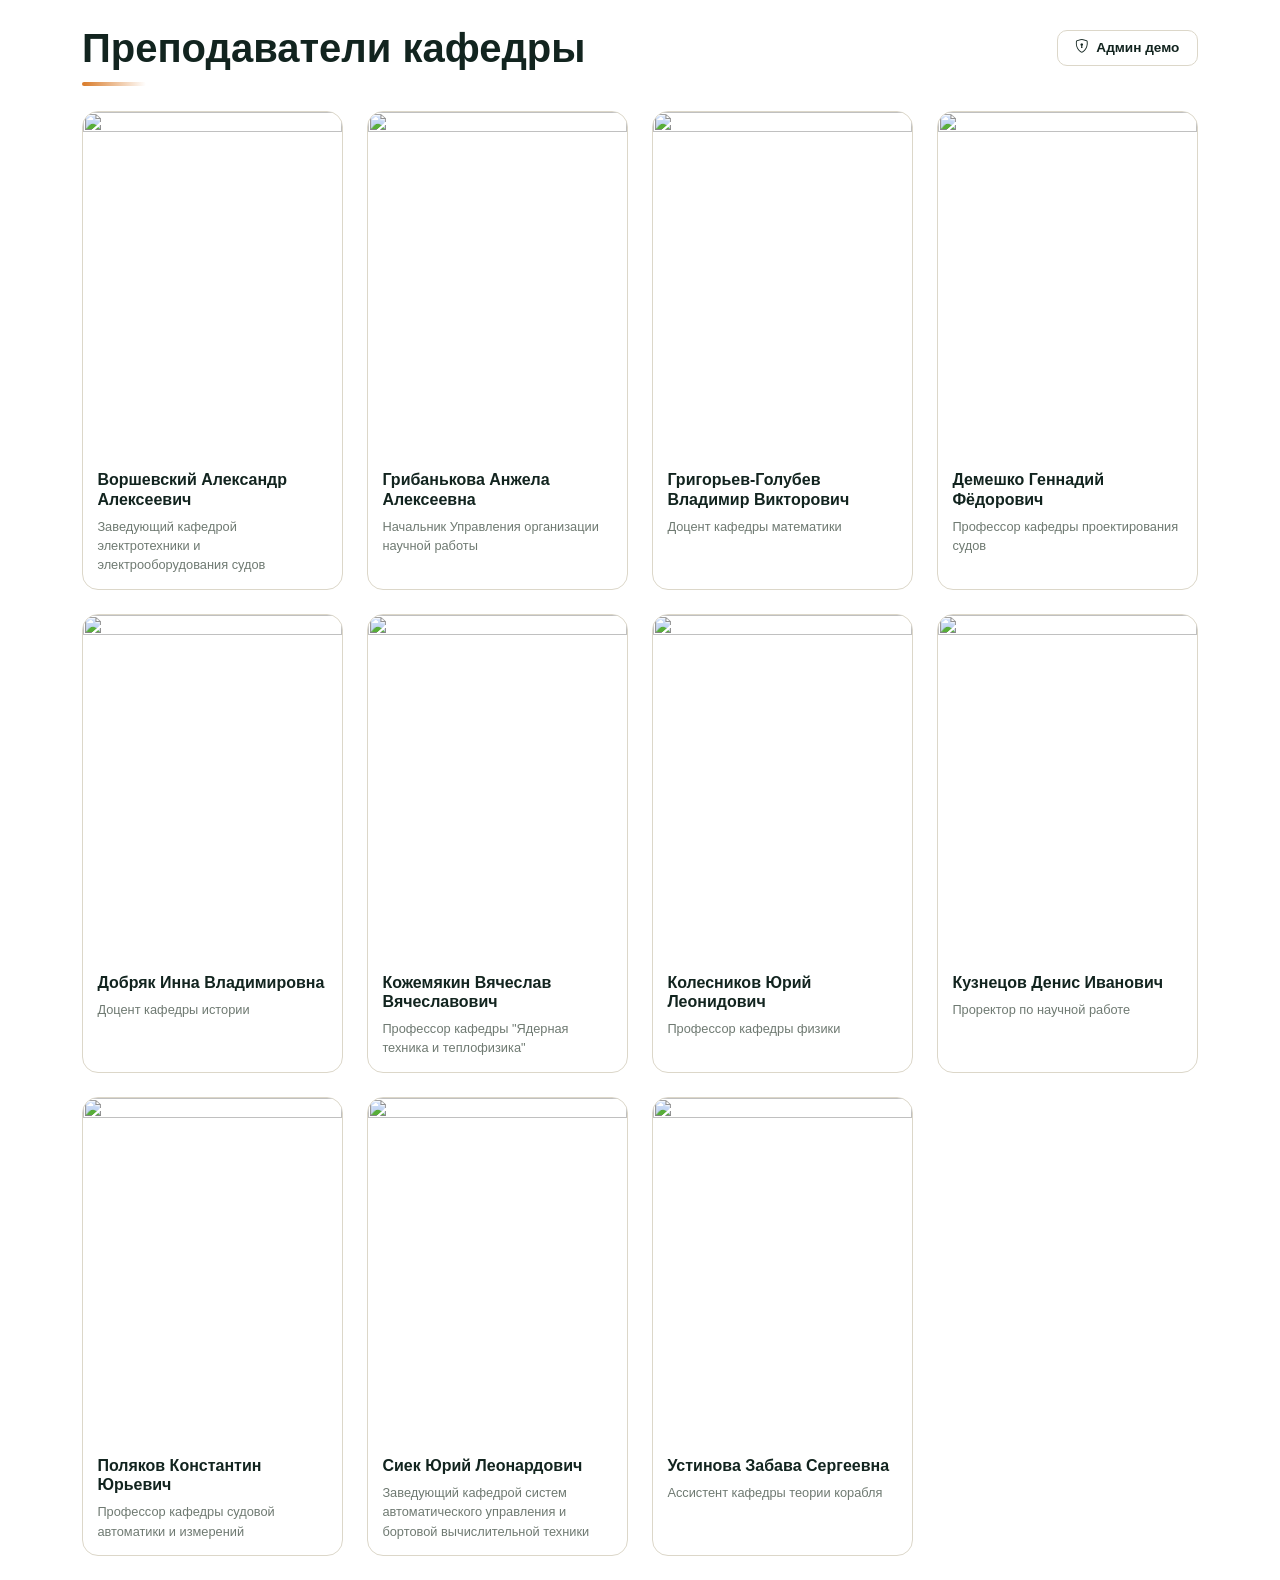
==== index.html @ 54da3c91 "вставили опрос" ====
<!-- index.html -->

<!DOCTYPE html>
<html lang="ru">

<head>
  <meta charset="UTF-8">
  <meta name="viewport" content="width=device-width, initial-scale=1">
  <title>Преподаватели — СПбГМТУ</title>
  <link href="https://cdn.jsdelivr.net/npm/bootstrap@5.3.3/dist/css/bootstrap.min.css" rel="stylesheet">
  <link href="https://cdn.jsdelivr.net/npm/bootstrap-icons@1.11.3/font/bootstrap-icons.min.css" rel="stylesheet">
  <!-- * версия -->
  <link href="assets/style.css?v=46" rel="stylesheet">
  <link rel="icon" href="data:image/svg+xml,<svg xmlns='http://www.w3.org/2000/svg' viewBox='0 0 100 100'><defs><linearGradient id='g' x1='0' y1='0' x2='1' y2='1'><stop offset='0' stop-color='%2312241f'/><stop offset='1' stop-color='%23d97b29'/></linearGradient></defs><rect width='100' height='100' rx='20' fill='url(%23g)'/><text x='50' y='68' font-size='56' font-family='Arial' font-weight='700' text-anchor='middle' fill='white'>С</text></svg>">
  <script>
    /* Сохранённая схема (или тёмная схема ОС, если выбора не было) — до первой отрисовки */
    (function () {
      try {
        var t = localStorage.getItem('site-theme');
        if (!t && window.matchMedia && matchMedia('(prefers-color-scheme: dark)').matches) t = 'dark';
        if (t && t !== 'default') document.documentElement.setAttribute('data-theme', t);
      } catch (e) {}
    })();
  </script>
  <style>
    .tcard {
      display: block;
      background: var(--surface);
      border: 1px solid var(--line);
      border-radius: 16px;
      overflow: hidden;
      text-decoration: none;
      color: var(--ink);
      height: 100%;
      transition: .25s;
    }

    .tcard:hover {
      transform: translateY(-6px);
      box-shadow: 0 18px 34px -20px rgba(18, 36, 31, .5);
      color: var(--ink);
    }

    .tcard img {
      width: 100%;
      aspect-ratio: 3/4;
      object-fit: cover;
      object-position: 50% 18%;
    }

    .tcard h3 {
      font-size: 1rem;
      padding: .8rem .9rem 0;
    }

    .tcard p {
      color: var(--muted);
      font-size: .8rem;
      padding: 0 .9rem .9rem;
      margin: 0;
    }

     /* Кнопка входа в админку (демо) */
    .btn-admin {
      display: inline-flex;
      align-items: center;
      gap: .45rem;
      padding: .45rem 1.1rem;
      font-size: .85rem;
      font-weight: 600;
      color: var(--ink);
      border: 1px solid var(--line);
      border-radius: 10px;
      text-decoration: none;
      background: var(--surface);
      transition: .25s;
    }

    .btn-admin:hover {
      color: #fff;
      background: var(--amber);
      border-color: var(--amber);
      transform: translateY(-2px);
    }
  </style>
</head>

<body>
  <div class="container-xl py-4">
    <div class="d-flex justify-content-between align-items-center flex-wrap gap-2">
      <h1 class="sec-title mb-0">Преподаватели кафедры</h1>
      <a class="btn-admin" href="admin.html" title="Вход в админку: демо-режим без токена">
        <i class="bi bi-shield-lock"></i>Админ демо
      </a>
    </div>
    <div class="rule"></div>
    <div id="cards" class="row g-4"></div>
  </div>
  <script>
    fetch('data/teachers.json?v=' + Date.now()).then(r => r.json()).then(d => {
      const list = d.teachers.filter(t => !t.hidden);
      list.sort((a, b) => (a.name || '').localeCompare(b.name || '', 'ru'));
      document.getElementById('cards').innerHTML = list.map(t => `
      <div class="col-lg-3 col-md-4 col-sm-6"><a class="tcard" href="teacher.html?id=${t.id}">
      <img src="${t.photo}" alt=""><h3>${t.name}</h3><p>${t.post}</p>
    </a></div>`).join('');
    });
  </script>
</body>

</html>
---- assets/style.css ----
/* assets/style.css */

 /* & цвета */
 :root {
   --ink: #12241f;
   --paper: #f5f3ec;
   --paper-light: #FAF9F5;
   --line: #dcd7c9;
   --amber: #d97b29;
   --amber-soft: #f4e3cf;
   --gold: #b08d24;
   --teal: #2f6f63;
   --teal-light: #324C68;
   --muted: #6f7a72;
   --blue-soft: #EBF0F4;
   --row-hover: #F9F3E3;
   --brand-fg: #cfd8d2;


   --surface: #ffffff;
   --bg: #ffffff;
   --tabs-bg: rgba(255, 255, 255, .9);
   --bs-body-color: var(--ink);
   --bs-secondary-color: var(--muted);

   --year-w: 112px;

 }


 /* ── Альтернативная схема: синяя пастель ── */
 html[data-theme="blue"] {
   --ink: #24344d;
   --paper: #edf1f7;
   --paper-light: #f8fafc;
   --line: #ccd6e2;
   --amber: #5b84b1;
   --amber-soft: #dde8f3;
   --teal: #2e5f8a;
   --teal-light: #3c5a78;
   --muted: #6e7d90;
   --blue-soft: #e3ecf5;
   --row-hover: #e4edf6;
   --brand-fg: #cdd8e4;
 }

 /* ── Микс: тёплые фоны основной схемы + синие чернила и акценты ── */
 html[data-theme="mix"] {
   --paper: #f5f3ec;
   --paper-light: #FAF9F5;
   --blue-soft: #EBF0F4;
   --ink: #24344d;
   --line: #ccd6e2;
   --amber: #5b84b1;
   --amber-soft: #dde8f3;
   --teal: #2e5f8a;
   --teal-light: #3c5a78;
   --muted: #6e7d90;
   --row-hover: #e4edf6;
   --brand-fg: #cdd8e4;
 }

 /* ── Тёмная схема ── */
 html[data-theme="dark"] {
   --ink: #e8edf4;
   --paper: #1b2430;
   --paper-light: #232e3d;
   --line: #3a4657;
   --amber: #8ab4dd;
   --amber-soft: #2c3a4d;
   --gold: #d9b64e;
   --teal: #a9c9e8;
   --teal-light: #6d8db0;
   --muted: #93a1b3;
   --blue-soft: #202b39;
   --surface: #242f3e;
   --bg: #17202b;
   --tabs-bg: rgba(27, 36, 48, .92);
   --row-hover: #35455a;
   --brand-fg: #b9c6d6;
 }

 /* Тёмная: точечные поправки, где переменные не дотягиваются */
 html[data-theme="dark"] .brandbar {
   background: #10161f;
 }

 html[data-theme="dark"] .home-btn {
   background: rgba(36, 47, 62, .8);
 }

 html[data-theme="dark"] .theme-toggle[aria-pressed="true"] {
   color: #16202c;
 }

 /* Тёмная: служебный серый текст Bootstrap осветляем */
 html[data-theme="dark"] .text-secondary {
   color: var(--muted) !important;
 }

 /* Тёмная: чекбоксы на тёмной поверхности */
 html[data-theme="dark"] .form-check-input {
   background-color: var(--surface);
   border-color: var(--line);
 }

 html[data-theme="dark"] .mat-item {
   box-shadow: 0 1px 3px rgba(0, 0, 0, .35);
 }

 html[data-theme="dark"] .mat-item.mat-container {
   box-shadow: 0 2px 6px rgba(0, 0, 0, .45);
 }

 html {
   scroll-behavior: smooth;
   scroll-padding-top: 345px;
 }

 body {
   font-family: 'Fira Sans', Arial, sans-serif;
   background: var(--bg);
   color: var(--ink);
   position: relative;
 }

 h1,
 h2,
 h3,
 .df {
   /* font-family: 'Unbounded', sans-serif; */
   font-family: 'Fira Sans', Arial, sans-serif;
   font-weight: 700;
 }

 #progress {
   position: fixed;
   top: 0;
   left: 0;
   height: 3px;
   background: var(--amber);
   width: 0;
   z-index: 2000;
   transition: width .1s linear;
 }

 .brandbar {
   background: var(--ink);
   color: var(--brand-fg);
   font-size: .82rem;
 }

 .brandbar b {
   color: var(--amber);
   font-family: 'Unbounded';
   letter-spacing: .05em;
 }

 /* шапка-визитка */
 .hero {
   background: var(--paper);
   /* border-bottom: 1px solid var(--line); */
   /* background-image: linear-gradient(transparent 21px, rgba(18, 36, 31, .06) 22px), linear-gradient(90deg, transparent 21px, rgba(18, 36, 31, .06) 22px); */
   background-size: 22px 22px;
   position: sticky;
   z-index: 100;

 }

 .hero-photo {
   position: relative;
   max-width: 250px;
   display: flex;
   justify-content: center;
   align-items: center;
   margin: 0 auto;


 }


 .hero-photo img {
   height: 220px;
   aspect-ratio: 3 / 4;
   object-fit: cover;
   object-position: 50% 18%;
   max-width: 100%;
   display: block;
   margin: 0 auto;
   border-radius: 14px;
   box-shadow: 2px 2px 8px rgba(18, 36, 31, .6);
 }

 #p-name {
   display: block;
   padding-left: 2px;
 }

 .surname {
   font-size: 2.5rem;
   font-weight: 700;
 }

 .given-name {
   font-size: 2.2rem;
   font-weight: 700;
 }

 @media (max-width: 767.98px) {
   header.hero {
     height: auto !important;
     min-height: 0 !important;
   }

   .hero {
     height: auto !important;
     min-height: 0 !important;
   }

   .sticky-top-wrapper {
     position: static;
     background: var(--bg) !important;
   }

   .sticky-tabs {
     position: sticky;
     top: 0;
     z-index: 1020;
   }

   html {
     scroll-padding-top: 56px;
   }

   /* Компактная шапка: фото слева, текст справа */
   .hero .row {
     padding: .4rem 0;
   }

   .hero-photo {
     padding: .4rem 0 0 !important;
     margin: 0;
   }

   .hero-photo img {
     height: 110px !important;
   }

   .hero .col-md-10 {
     padding: .4rem .75rem !important;
     justify-content: center;
   }

   .hero .kicker {
     font-size: .68rem;
   }

   .hero h1 {
     font-size: 1.02rem !important;
     line-height: 1.15 !important;
     margin: .1rem 0 .15rem !important;
   }

   .hero .surname {
     font-size: 1.15rem;
   }

   .hero .given-name {
     font-size: 1.02rem;
   }

   .hero .post {
     font-size: .78rem;
     margin-bottom: .2rem;
   }

   /* Меню-оверлей: раскрывается поверх контента, хедер не растёт */
   #menuCollapse {
     position: absolute;
     top: 100%;
     left: 0;
     right: 0;
     z-index: 1019;
     background: var(--surface);
     border-bottom: 2px solid var(--line);
     box-shadow: 0 10px 24px rgba(18, 36, 31, .18);
   }

   #menuCollapse .nav {
     flex-direction: column;
   }

   #menuCollapse .nav-link {
     border-top: 1px solid var(--line);
     border-bottom: 0;
   }



 }

 /* ── Планшеты: 768px–1024px ── */
 @media (min-width: 768px) and (max-width: 1024.98px) {
   .hero-photo img {
     height: 170px !important;
     /* ширина будет 170*3/4 = 127.5px ≈ col-2 */
   }

   .hero h1 {
     font-size: 1.8rem !important;
     line-height: 1.15 !important;
   }

   .hero .surname {
     font-size: 2.1rem;
   }

   .hero .given-name {
     font-size: 1.8rem;
   }

   .hero .kicker {
     font-size: .95rem;
   }

   .hero .post {
     font-size: 1.05rem;
     margin-bottom: .6rem;
   }
 }

 .mask {
   display: block;
   overflow: hidden;
 }

 .mask>span {
   display: block;
   transform: translateY(110%);
   animation: rise .8s cubic-bezier(.2, .7, .2, 1) forwards;

 }

 .mask.d1>span {
   animation-delay: .1s
 }

 .mask.d2>span {
   animation-delay: .2s
 }

 @keyframes rise {
   to {
     transform: none
   }
 }

 .chip {
   display: inline-flex;
   align-items: center;
   gap: .35rem;
   background: var(--bg);
   border: 1px solid var(--line);
   border-radius: 999px;
   padding: .3rem .7rem;
   font-size: .78rem;
 }

 .chip-text {
   max-width: 36ch;
   /* ≈ 20 знаков; можно 160px */
   overflow: hidden;
   text-overflow: ellipsis;
   white-space: nowrap;
 }

 /* * кнопки */

 .chip-link {
   display: inline-flex;
   align-items: center;
   justify-content: center;
   gap: 1rem;
   background: var(--paper);
   border: 1px solid var(--line);
   border-radius: 999px;
   padding: .3rem 1.5rem;
   font-size: .78rem;
   text-decoration: none;
   color: var(--amber);
   font-weight: bold;
   box-shadow: 0 2px 6px 0 rgba(0, 0, 0, .2);
   transition: all 0.3s cubic-bezier(0.25, 0.8, 0.25, 1);

   &:hover {
     background: var(--amber);
     color: white;
     box-shadow: 0 4px 6px 0 rgba(0, 0, 0, .2);
     transform: translateY(-2px);
     /* transition: all 0.3s ease-in-out; */

   }

   &:active {
     transform: translateY(1px);
     box-shadow: 0 2px 6px 0 rgba(0, 0, 0, .2);
     /* box-shadow:
          0 2px 4px rgba(18, 36, 31, 0.15),
          inset 0 -2px 4px rgba(47, 111, 99, 0.2),
          inset 0 2px 4px rgba(250, 249, 245, 0.6); */
   }
 }

 /* ── Бургер-бар мобильного меню ── */
 .nav-burger {
   display: flex;
   align-items: center;
   gap: .5rem;
   width: auto;
   background: transparent;
   border: 0;
   padding: .45rem .9rem;
   font-weight: 600;
   color: var(--ink);
 }

 .nav-burger i {
   font-size: 1.25rem;
 }

 /* ── Кнопка мобильного сайдбара ── */
 .bar-mobile {
   padding: .35rem .75rem;
 }

 .rail-toggle {
   display: inline-flex;
   align-items: center;
   justify-content: center;
   width: 34px;
   height: 34px;
   border-radius: 50%;
   border: 1px solid var(--amber);
   background: var(--bg);
   color: var(--amber);
   font-size: 1rem;
   box-shadow: 0 1px 4px rgba(18, 36, 31, .15);
   transition: .25s;
 }

 .rail-toggle[aria-expanded="true"] {
   background: var(--amber);
   color: #fff;
 }

 .burger-name {
   margin-left: auto;
   color: var(--muted);
   font-size: .8rem;
   font-weight: 500;
 }

 /* Компактная кнопка контактов под фото (мобильные) */
 .chip-contact-sm {
   padding: .2rem .9rem;
   gap: .55rem;
 }

 .chip-contact-sm i {
   font-size: .95rem;
 }

 .btn-share {
   display: inline-flex;
   align-items: center;
   gap: .45rem;
   border: 1px solid var(--line);
   background: var(--paper);
   border: 1px solid var(--line);
   border-radius: 999px;
   padding: .3rem 1.5rem;
   font-size: .78rem;
   text-decoration: none;
   color: var(--amber);
   font-weight: bold;
   box-shadow: 0 2px 6px 0 rgba(0, 0, 0, .2);
   cursor: pointer;
   transition: all 0.3s cubic-bezier(0.25, 0.8, 0.25, 1);


   &:hover {
     background: var(--amber);
     color: white;
     box-shadow: 0 4px 6px 0 rgba(0, 0, 0, .2);
     transform: translateY(-2px);
     /* transition: all 0.3s ease-in-out; */
   }

   &:active {
     transform: translateY(1px);
     box-shadow: 0 2px 6px 0 rgba(0, 0, 0, .2);
   }
 }

 /* Переключатель схемы в нажатом состоянии */
 .theme-toggle[aria-pressed="true"] {
   background: var(--amber);
   color: #fff;
   border-color: var(--amber);
 }

 /* .btn-share.copied {
      border-color: #3f9e63;
      color: #3f9e63;
    } */

 /* ── Кнопка "Полное расписание" ── */
 .btn-schedule {
   display: inline-flex;
   align-items: center;
   gap: 0.5rem;
   padding: 0.5rem 1.2rem;
   font-size: 0.9rem;
   font-weight: 500;
   color: var(--ink);
   background: transparent;
   border: 1px solid var(--line);
   border-radius: 10px;
   /* В одном стиле с .form-control и .btn-ink */
   text-decoration: none;
   transition: all 0.3s cubic-bezier(0.25, 0.8, 0.25, 1);
   box-shadow: 0 1px 4px var(--muted);
 }

 .btn-schedule:hover {
   color: #fff;
   background: var(--amber);
   border-color: var(--amber);
   transform: translateY(-2px);
   box-shadow: 0 4px 12px rgba(217, 123, 41, 0.25);
   /* Мягкая янтарная тень */
 }

 .btn-schedule:active {
   transform: translateY(0);
   box-shadow: 0 2px 4px rgba(217, 123, 41, 0.2);
 }



 .chip b {
   color: var(--teal)
 }



 .hero-stats {
   display: flex;
   gap: 2.2rem;
   flex-wrap: wrap;
 }

 .hero-stats .num {
   font-family: 'Unbounded';
   font-weight: 800;
   font-size: 1.7rem;
   line-height: 1;
 }

 .hero-stats .num em {
   font-style: normal;
   color: var(--amber);
 }

 .hero-stats small {
   color: var(--muted);
   font-size: .7rem;
   text-transform: uppercase;
   letter-spacing: .08em;
 }

 /* липкое меню */
 .sticky-tabs {
   background: var(--tabs-bg);
   backdrop-filter: blur(8px);
   border-bottom: 2px solid var(--line);
 }

 .sticky-tabs .nav {
   flex-wrap: nowrap;
   overflow-x: auto;
   scrollbar-width: none;
 }

 /* .sticky-tabs .nav {
      display: grid;
      grid-template-columns: repeat(auto-fit, minmax(0, 1fr));
    } */

 .sticky-tabs .nav::-webkit-scrollbar {
   display: none
 }

 .sticky-tabs .nav-link {
   color: var(--ink);
   white-space: nowrap;
   border-radius: 0;
   padding: .85rem 1.5rem;
   /* font-size: .88rem; */
   font-size: 1rem;
   font-weight: 500;
   border-bottom: 3px solid transparent;
   transition: .25s;
   border-top: 1px solid var(--line);
 }

 .sticky-tabs .nav-link:hover {
   color: var(--amber);
   transform: translateY(-2px);
   /* font-weight: 800; */
   background-color: var(--paper);
 }

 .sticky-tabs .nav-link.active {
   color: var(--amber);
   border-bottom-color: var(--amber);
   font-weight: 800;
   background-color: var(--paper);
   border-top: none;
   border-right: 1px solid var(--line);
 }

 /* Меню держит 9 пунктов: уплотняем шаги на средних экранах,
на планшете переносимся в две строки вместо горизонтального скролла */
 @media (max-width: 1399.98px) {
   .sticky-tabs .nav-link {
     padding: .85rem 1rem;
   }
 }

 @media (max-width: 1199.98px) {
   .sticky-tabs .nav-link {
     padding: .85rem .7rem;
     font-size: .92rem;
   }
 }

 @media (max-width: 991.98px) {
   .sticky-tabs .nav {
     flex-wrap: wrap;
     overflow-x: visible;
   }

   .sticky-tabs .nav-link {
     padding: .6rem .7rem;
     font-size: .9rem;
   }

   html {
     scroll-padding-top: 395px;
   }
 }

 /* & секции */
 .section {
   padding: 2rem 2rem;
   /* border-bottom: 1px solid var(--line); */
   margin-block: 2rem;
 }

 .section.alt {
   padding: 2rem 2rem;
   background: var(--paper);
   border-radius: 10px;
 }

 .section.blue {
   padding: 2rem 2rem;
   background: var(--blue-soft);
   border-radius: 10px;
 }

 .kicker {
   font-family: 'Fira Sans', sans-serif;
   font-size: 1.1rem;
   font-weight: 600;
   /* letter-spacing: .28em; */
   text-transform: uppercase;
   /* color: var(--amber); */
   /* color: var(--bs-primary-text-emphasis); */
   color: var(--muted);
   ;
 }

 .post {
   font-size: 1.2rem;
   font-weight: 600;
   margin-bottom: 1rem;
   /* color: var(--bs-primary-text-emphasis); */
   color: var(--muted);
   ;
   /* color: var(--amber); */
 }

 /* & заголовки */

 .sec-title {
   /* font-size: clamp(1.35rem, 2.6vw, 1.9rem); */
   font-weight: 700;
 }

 .rule {
   height: 4px;
   width: 64px;
   background: linear-gradient(90deg, var(--amber), transparent);
   border-radius: 2px;
   margin: .6rem 0 1.6rem;
 }

 .reveal {
   opacity: 0;
   transform: translateY(26px);
   transition: opacity .7s, transform .7s cubic-bezier(.2, .7, .2, 1);
 }

 .reveal.in {
   opacity: 1;
   transform: none;
 }


 /* заголовок 3 уровня — младший брат .sec-title */
 .sub-title {
   /* font-size:1.1rem; */
   font-weight: 500;
   margin: 1.8rem 0 .45rem;
   /* воздух сверху отделяет подраздел */
 }

 .sub-title:first-of-type {
   margin-top: 0;
 }

 /* первый подраздел не отрываем лишним отступом */

 /* укороченная версия вашей .rule */
 .rule-sm {
   height: 3px;
   /* у .rule 4px */
   width: 42px;
   /* у .rule 64px */
   background: linear-gradient(90deg, var(--amber), transparent);
   border-radius: 2px;
   margin: 0 0 1rem;
   /* у .rule 0 0 1.3rem */
 }

 .rail {
   position: sticky;
   top: 320px;
   display: flex;
   flex-direction: column;
   gap: 0.5rem;
   max-height: calc(100vh - 320px - 24px);
   overflow-y: auto;
   scrollbar-width: none;
   -ms-overflow-style: none;

 }

 .rail::-webkit-scrollbar {
   display: none;
   /* Chrome, Safari, новый Edge */
 }

 /* Карточки не сжимаются — вместо этого крутится контейнер */
 .rail>* {
   flex-shrink: 0;
 }

 .rail-card {
   background: var(--paper);
   border: 1px solid var(--line);
   border-radius: 16px;
   /* padding: 1.2rem; */
   padding: 0.8rem;
   display: flex;
   flex-direction: column;
   gap: 5px;

 }

 .rail-card h3 {
   font-size: .72rem;
   letter-spacing: .2em;
   text-transform: uppercase;
   color: var(--muted);
 }

 .status-dot {
   width: 9px;
   height: 9px;
   border-radius: 50%;
   background: #3f9e63;
   display: inline-block;
   animation: pulse 1.6s infinite;
 }

 .rail-card .box {
   border: 1px solid var(--line);
   padding: 5px 16px;
   border-radius: 20px;
   box-shadow: 0 1px 1px 0 rgba(0, 0, 0, .2);
 }

 /* * Rail: кирпичная кладка — кнопки шириной fit-content, плотно рядами ── */
 /* ── Rail: кирпичная кладка — карточка становится контейнером с переносом ── */
 .rail-card.rail-brick {
   flex-direction: row;
   /* вместо column */
   flex-wrap: wrap;
   /* кирпичи перетекают по строкам */
   align-items: center;
   gap: .35rem;
   /* «шов» кладки по обеим осям */
 }

 /* Заголовки и карточки событий занимают всю строку */
 .rail-brick h3 {
   flex: 0 0 100%;
 }

 /* Кнопки — кирпичи шириной по тексту */
 .rail-brick a.btn-side {
   display: inline-flex;
   width: fit-content;
   max-width: 100%;
   align-items: center;
   gap: .4rem;
   padding: .3rem .7rem;
   margin: 0;
   /* отступы даёт gap контейнера */
   font-size: .78rem;
   border-radius: 8px;
 }

 .rail-card.rail-brick a.btn-side .arr {
   font-size: .72rem;
 }

 /* На мобильных кирпичи чуть крупнее — удобнее тапать */
 @media (max-width: 767.98px) {
   .rail-mobile a.btn-side {
     padding: .45rem .9rem;
     font-size: .85rem;
   }
 }


 @keyframes pulse {
   50% {
     opacity: .35
   }
 }

 .btn-side {
   display: flex;
   justify-content: space-between;
   align-items: center;
   /* gap: .5rem; */
   width: 100%;
   border: 1px solid var(--line);
   background: var(--paper);
   border-radius: 9px;
   padding: .5rem .7rem;
   color: var(--ink);
   text-decoration: none;
   font-size: .8rem;
   font-weight: 500;
   /* margin-bottom: .45rem; */
   transition: .25s;
   text-align: left;
 }

 .btn-side:last-child {
   margin-bottom: 0;
 }

 .btn-side i.arr {
   color: var(--teal);
   font-size: .7rem;
   transition: transform .2s;
   flex-shrink: 0;
 }

 .btn-side:hover {
   border-color: var(--amber);
   color: var(--amber);
   transform: translateX(4px);
 }

 .btn-side:hover i.arr {
   transform: translateX(3px);
 }

 /* ── Информация для студентов: кнопка в сайдбаре и offcanvas-блок ── */
.btn-side.si-btn {
background: var(--amber-soft);
border-color: var(--amber);
font-weight: 600;
}
.btn-side.si-btn > span {
flex: 1 1 auto;
min-width: 0;
overflow: hidden;
text-overflow: ellipsis;
white-space: nowrap;
}
.btn-side.si-btn > i {
color: var(--amber);
font-size: .95rem;
flex-shrink: 0;
}
.btn-side.si-btn:hover {
background: var(--amber);
border-color: var(--amber);
color: #fff;
}
.btn-side.si-btn:hover > i {
color: #fff;
transform: none;
}
#siPanel {
background: var(--paper);
color: var(--ink);
}
html[data-theme="dark"] #siPanel .btn-close {
filter: invert(1) grayscale(1);
}
.si-body {
display: flex;
flex-direction: column;
gap: 1.1rem;
}
.si-body .si-text {
padding: 0;
margin: 0;
}
.si-sec {
display: flex;
flex-direction: column;
gap: .45rem;
}
.si-sec h6 {
font-size: .72rem;
letter-spacing: .18em;
text-transform: uppercase;
color: var(--muted);
font-weight: 700;
margin: 0;
}
.si-file {
display: flex;
align-items: center;
gap: .6rem;
padding: .55rem .7rem;
border: 1px solid var(--line);
border-radius: 10px;
background: var(--surface);
color: var(--ink);
text-decoration: none;
transition: .2s;
}
.si-file:hover {
border-color: var(--amber);
color: var(--amber);
transform: translateX(3px);
}
.si-file-ico {
font-size: 1.1rem;
flex-shrink: 0;
}
.si-file-title {
flex: 1 1 auto;
min-width: 0;
font-size: .85rem;
font-weight: 500;
overflow: hidden;
text-overflow: ellipsis;
white-space: nowrap;
}
.si-imgs {
display: grid;
grid-template-columns: 1fr 1fr;
gap: .6rem;
}
.si-img {
margin: 0;
min-width: 0;
}
.si-img a {
display: block;
border: 1px solid var(--line);
border-radius: 10px;
overflow: hidden;
background: var(--surface);
}
.si-img img {
width: 100%;
aspect-ratio: 4 / 3;
object-fit: cover;
display: block;
}
.si-img figcaption {
font-size: .75rem;
color: var(--muted);
margin-top: .3rem;
}
.si-video-title {
font-size: .8rem;
font-weight: 600;
margin: .2rem 0 .35rem;
}
.si-video iframe,
.si-video video {
width: 100%;
aspect-ratio: 16 / 9;
border: 0;
border-radius: 10px;
background: #000;
display: block;
}

.si-head {
min-width: 0;
}
.si-updated {
font-size: .72rem;
color: var(--muted);
margin-top: 2px;
}
.btn-side.si-btn .si-new {
flex-shrink: 0;
font-size: .6rem;
font-weight: 700;
text-transform: uppercase;
letter-spacing: .06em;
color: #fff;
background: var(--amber);
border-radius: 999px;
padding: 1px 6px;
margin-left: .35rem;
}

@media (max-width: 520px) {
.si-imgs {
grid-template-columns: 1fr;
}
}
/* Кнопка опроса: янтарный акцент сверху панели */
.si-poll-btn {
display: flex;
align-items: center;
gap: .6rem;
padding: .7rem .9rem;
border: 1px solid var(--amber);
border-radius: 12px;
background: var(--amber-soft);
color: var(--ink);
font-weight: 600;
text-decoration: none;
transition: .25s;
}
.si-poll-btn:hover {
background: var(--amber);
border-color: var(--amber);
color: #fff;
transform: translateY(-2px);
}
.si-poll-btn > i:first-child {
font-size: 1.15rem;
color: var(--amber);
}
.si-poll-btn:hover > i:first-child {
color: #fff;
}
.si-poll-btn > span {
flex: 1 1 auto;
min-width: 0;
}
.si-poll-btn > i:last-child {
opacity: .7;
flex-shrink: 0;
}

 .timeline {
   list-style: none;
   padding: 0;
   border-left: 2px solid var(--line);
 }

 .timeline li {
   position: relative;
   padding: 0 0 1.3rem 1.4rem;
 }

 .timeline li::before {
   content: "";
   position: absolute;
   left: -8px;
   top: .35rem;
   width: 14px;
   height: 14px;
   border-radius: 50%;
   background: var(--bg);
   border: 3px solid var(--teal);
 }

 .timeline .year {
   font-family: 'Unbounded';
   font-size: .72rem;
   color: var(--amber);
 }


 .pub {
   display: flex;
   gap: 1rem;
   padding: .85rem .5rem;
   border-bottom: 1px dashed var(--line);
   transition: .25s;
 }

 .pub:hover {
   background: var(--amber-soft);
   border-radius: 10px;
   /* padding-left: .9rem; */
 }

 .pub .py {
   font-family: 'Unbounded';
   font-size: .8rem;
   color: var(--teal);
   min-width: 3rem;
 }

 /* ── Публикации: библиографический формат ── */
 .pub {
   align-items: flex-start;
 }

 .pub-body {
   flex: 1;
   min-width: 0;
 }

 .pub-title {
   color: var(--ink);
   font-weight: 400;
 }

 .pub-doi {
   font-size: .75rem;
   color: var(--muted);
   margin-left: .5rem;
 }

 .pub .tag {
   margin-left: .5rem;
   vertical-align: middle;
 }

 .pub .mat-btn {
   flex-shrink: 0;
   margin-top: 2px;
 }

 .tag {
   font-size: .6rem;
   letter-spacing: .08em;
   text-transform: uppercase;
   padding: .2rem .5rem;
   border-radius: 6px;
   font-weight: 800;
 }

 .tag.scopus {
   background: #e7f0ee;
   color: var(--teal)
 }

 .tag.rinc {
   background: var(--amber-soft);
   color: var(--amber)
 }

 .tag.vak {
   background: #eef0e4;
   color: #5c6b2f
 }

 .tag.book {
   background: #efe6f2;
   color: #7a4a8d
 }

 /* * Палитра уровней образовательных программ  */

 /* * Scandinavian Muted Palette */

 .tag.lvl-green-1 {
   background: #EAF2EB;
   color: #2D4A32;
 }

 .tag.lvl-green-2 {
   background: #D3E5D6;
   color: #2D4A32;
 }

 .tag.lvl-green-3 {
   background: #B4CDB8;
   color: #1E3322;
 }

 .tag.lvl-yellow-1 {
   background: #F9F3E3;
   color: #6B5B3E;
 }

 .tag.lvl-yellow-2 {
   background: #EFE2C4;
   color: #5C4D33;
 }

 .tag.lvl-blue-1 {
   background: #E9F0F5;
   color: #2C4A63;
 }

 .tag.lvl-blue-2 {
   background: #D2E0EB;
   color: #233C52;
 }

 .tag.lvl-purple {
   background: #EFEAF2;
   color: #4F435C;
 }

 .tag.lvl-teal {
   background: #1FAC95;
   color: #ffffff;
 }

 .tag.lvl-default {
   background: #F0F2F5;
   color: #3A4750;
 }


 /* * Material Design Light */

 /* .tag.lvl-green-1 {
  background: #E8F5E9;
  color: #1B5E20;
}

.tag.lvl-green-2 {
  background: #C8E6C9;
  color: #1B5E20;
}

.tag.lvl-green-3 {
  background: #A5D6A7;
  color: #1B5E20;
}

.tag.lvl-yellow-1 {
  background: #FFF9C4;
  color: #827717;
}

.tag.lvl-yellow-2 {
  background: #FFF59D;
  color: #827717;
}

.tag.lvl-blue-1 {
  background: #E3F2FD;
  color: #0D47A1;
}

.tag.lvl-blue-2 {
  background: #BBDEFB;
  color: #0D47A1;
}

.tag.lvl-purple {
  background: #F3E5F5;
  color: #4A148C;
}

.tag.lvl-teal {
  background: #1FAC95;
  color: #ffffff;
}

.tag.lvl-default {
  background: #ECEFF1;
  color: #263238;
} */

 /* * Tailwind Soft Palette */

 /* .tag.lvl-green-1 {
  background: #dcfce7;
  color: #166534;
}

.tag.lvl-green-2 {
  background: #bbf7d0;
  color: #166534;
}

.tag.lvl-green-3 {
  background: #86efac;
  color: #14532d;
}

.tag.lvl-yellow-1 {
  background: #fef9c3;
  color: #854d0e;
}

.tag.lvl-yellow-2 {
  background: #fde047;
  color: #713f12;
}

.tag.lvl-blue-1 {
  background: #dbeafe;
  color: #1e40af;
}

.tag.lvl-blue-2 {
  background: #bfdbfe;
  color: #1e3a8a;
}

.tag.lvl-purple {
  background: #f3e8ff;
  color: #6b21a8;
}

.tag.lvl-teal {
  background: #1FAC95;
  color: #ffffff;
}

.tag.lvl-default {
  background: #f1f5f9;
  color: #334155;
} */


 /* --------------------------------------------------------- */

 .card-lift {
   border: 1px solid var(--line);
   border-radius: 14px;
   background: var(--bg);
   height: 100%;
   transition: .3s;
 }

 .card-lift:hover {
   transform: translateY(-6px);
   box-shadow: 0 6px 12px -20px rgba(18, 36, 31, .5);
 }

 /* Карточка-ссылка (программы): наследует вид карточки, без подчёркивания */
 a.card-lift {
   display: block;
   color: inherit;
   text-decoration: none;
 }

 a.card-lift:hover {
   color: inherit;
 }

 /* Подсказка о кликабельности внизу карточки программы */
 /* Иконка ссылки: сидит в строке кода программы, проявляется при наведении */
 a.card-lift .prog-link {
   font-size: 1rem;
   color: var(--teal);
   opacity: 0;
   margin-left: .4rem;
   flex-shrink: 0;
   transition: opacity .25s ease;
 }

 a.card-lift:hover .prog-link,
 a.card-lift:focus-visible .prog-link {
   opacity: 1;
 }

 .card-lift .bar {
   height: 5px;
   background: var(--amber);
   border-radius: 14px 14px 0 0;
 }

 /* ── Научные проекты СПбГМТУ ── */
 .sci-proj-head {
   display: block;
   color: inherit;
   text-decoration: none;
 }

 .sci-proj-cat {
   font-size: .9em;
   font-weight: 700;
   text-transform: uppercase;
   color: var(--muted);
   letter-spacing: .06em;
 }

 .sci-proj-title {
   font-size: 1.1em;
   font-weight: 700;
   color: var(--ink);
   margin: .3rem 0 0;
 }

 .sci-proj-desc {
   font-style: italic;
   font-size: .8rem;
   color: var(--muted);
 }

 .sci-proj .prog-link {
   font-size: 1rem;
   color: var(--teal);
   opacity: 0;
   margin-left: .4rem;
   flex-shrink: 0;
   transition: opacity .25s ease;
 }

 .sci-proj:hover .prog-link,
 .sci-proj:focus-within .prog-link {
   opacity: 1;
 }

 .metric {
   border: 1px solid var(--line);
   border-radius: 14px;
   padding: 0.6rem;
   background: var(--bg);
   display: flex;
   flex-direction: column;
   gap: 0.3rem;
   align-items: center;
   justify-content: center;
   box-shadow: 0 1px 4px var(--muted);
 }

 .metric .m-num {
   font-family: 'Unbounded';
   font-weight: 800;
   font-size: 1.8rem;
   color: var(--amber);
 }

 .metric .m-num em {
   font-style: normal;
   color: var(--amber);
 }

 /* ── Метрики: сбалансированные строки с центровкой ── */
 .metrics-grid {
   display: flex;
   flex-direction: column;
   gap: 1rem;
 }

 .metrics-row {
   display: flex;
   justify-content: center;
   /* строка всегда по центру */
   gap: 1rem;
 }

 .metrics-row .metric {
   flex: 0 0 auto;
   width: calc((100% - 3rem) / 4);
   /* тот же размер, что при 4 в ряд */
 }

 @media (max-width: 767.98px) {
   .metrics-row .metric {
     width: calc((100% - 1rem) / 2);
   }

   /* на телефоне по 2 */
 }

 /* & table */
 .table thead th {
   font-family: 'Unbounded';
   font-size: .6rem;
   letter-spacing: .12em;
   text-transform: uppercase;
   color: var(--muted);
   border-bottom: 2px solid var(--ink);
 }

 /* Таблицы следуют теме: Bootstrap 5.3 красит ячейки из своих переменных */
 .table {
   --bs-table-bg: var(--surface);
   --bs-table-color: var(--ink);
 }

 /* ── Hover на строках всех таблиц ─ */
 table tbody tr:hover td {
   background: var(--row-hover) !important;
 }

 .news-img {
   overflow: hidden;
   border-radius: 12px;
   aspect-ratio: 16/9;
 }

 .news-img img {
   width: 100%;
   height: 100%;
   object-fit: cover;
   transition: transform .6s;
 }

 .news-item:hover .news-img img {
   transform: scale(1.08);
 }

 .form-control,
 .form-select {
   border-radius: 10px;
   border-color: var(--line);
   background: var(--paper);
   color: var(--ink);
   caret-color: var(--ink);
 }

 .form-control::placeholder,
 .form-select::placeholder {
   color: var(--muted);
   opacity: 1;
 }

 .form-control:focus,
 .form-select:focus {
   border-color: var(--teal);
   box-shadow: 0 0 0 .2rem rgba(47, 111, 99, .15);
   background: var(--bg);
   color: var(--ink);
 }

 .form-control:disabled,
 .form-select:disabled {
   background-color: var(--paper);
   color: var(--muted);
   opacity: 1;
 }

 .btn-ink {
   background: var(--ink);
   color: var(--paper);
   border-radius: 10px;
   font-weight: 600;
   transition: .3s;
   border: 1px solid var(--ink);
 }

 .btn-ink:hover {
   background: var(--amber);
   border-color: var(--amber);
   color: #fff;
   transform: translateY(-2px);
 }

 .btn-ghost {
   border: 1px solid var(--ink);
   color: var(--ink);
   border-radius: 10px;
   font-weight: 600;
   transition: .3s;
 }

 .btn-ghost:hover {
   background: var(--ink);
   color: var(--paper);
 }

 @media (prefers-reduced-motion: reduce) {

   *,
   *::before,
   *::after {
     animation: none !important;
     transition: none !important;
   }

   .reveal {
     opacity: 1;
     transform: none
   }

   .mask>span {
     transform: none
   }
 }

 /* & слайдер */
 /* ── слайдер новостей ── */
 .news-slider {
   position: relative;
 }

 .news-item {
   background: var(--bg);
   border: 1px solid var(--line);
   border-radius: 12px;
   padding: .7rem;
   height: 100%;
   transition: all 0.4s ease;
 }

 .news-item a {
   text-decoration: none;
   color: var(--ink);
 }

 .news-item:hover {
   transform: translateY(-2px);
   box-shadow: 0 2px 4px rgba(0, 0, 0, 0.5);
 }

 .news-item h3 {
   display: -webkit-box;
   -webkit-box-orient: vertical;
   overflow: hidden;

   -webkit-line-clamp: 3;
   line-clamp: 3;
   text-overflow: ellipsis;

   min-height: 2.5em;
 }

 /* одинаковая высота плиток */
 .news-nav {
   position: absolute;
   top: 42%;
   transform: translateY(-50%);
   z-index: 5;
   width: 42px;
   height: 42px;
   border-radius: 50%;
   border: 1px solid var(--line);
   background: var(--bg);
   color: var(--ink);
   display: flex;
   align-items: center;
   justify-content: center;
   box-shadow: 0 10px 22px -14px rgba(18, 36, 31, .6);
   transition: .25s;
 }

 .news-nav:hover {
   background: var(--amber);
   border-color: var(--amber);
   color: #fff;
 }

 .news-nav.prev {
   left: -14px;
 }

 .news-nav.next {
   right: -14px;
 }

 .news-slider .carousel-indicators {
   position: static;
   margin: 1rem 0 0;
 }

 .news-slider .carousel-indicators [data-bs-target] {
   width: 9px;
   height: 9px;
   border-radius: 6px;
   border: 0;
   background: var(--line);
   opacity: 1;
   margin: 0 4px;
   transition: .25s;
 }

 .news-slider .carousel-indicators .active {
   background: var(--amber);
   width: 22px;
 }

 /* & блок должностей */
 /* ── блок занимаемых должностей ── */
 .positions {
   display: flex;
   align-items: flex-start;
   gap: 1rem;
   background: var(--paper);
   border: 1px solid var(--line);
   border-left: 4px solid var(--amber);
   border-radius: 14px;
   padding: 1.3rem 1.3rem;
   margin-bottom: 1.6rem;
   box-shadow: 0 3px 6px rgba(0, 0, 0, 0.5)
 }

 .positions-icon {
   flex: 0 0 auto;
   width: 46px;
   height: 46px;
   border-radius: 50%;
   background: var(--bg);
   border: 1px solid var(--line);
   color: var(--teal);
   font-size: 1.15rem;
   display: flex;
   align-items: center;
   justify-content: center;
 }

 .positions-title {
   font-size: .6rem;
   letter-spacing: .24em;
   text-transform: uppercase;
   color: var(--muted);
   font-weight: 700;
   margin: 0 0 .55rem;
 }

 .positions-list {
   list-style: none;
   margin: 0;
   padding: 0;
 }

 .positions-list li {
   position: relative;
   padding-left: 1.15rem;
   margin-bottom: .35rem;
   font-size: 1.2rem;
 }

 .positions-list li::before {
   content: "";
   position: absolute;
   left: 0;
   top: .5em;
   width: 7px;
   height: 7px;
   border-radius: 2px;
   /* background: var(--line); */
   background: var(--amber);
   transform: rotate(45deg);
 }

 .positions-list li.main {
   font-weight: 700;
 }

 .positions-list li.main::before {
   background: var(--amber);
 }

 .positions-list li:last-child {
   margin-bottom: 0;
 }

 /* ── Карточка регалий: группы должностей, членства, званий ── */
 .creds {
   background: var(--surface);
   border: 1px solid var(--line);
   border-left: 4px solid var(--amber);
   border-radius: 14px;
   padding: 1.4rem 1.6rem;
   box-shadow: 0 3px 6px rgba(0, 0, 0, .12);
 }

 .creds-group+.creds-group {
   margin-top: 1.1rem;
   padding-top: 1.1rem;
   border-top: 1px dashed var(--amber-soft);
 }

 .creds-cap {
   font-size: .68rem;
   letter-spacing: .22em;
   text-transform: uppercase;
   color: var(--muted);
   font-weight: 700;
   margin-bottom: .6rem;
 }

 .creds-list {
   list-style: none;
   margin: 0;
   padding: 0;
 }

 .creds-list li {
   display: flex;
   align-items: flex-start;
   gap: .6rem;
   margin-bottom: .45rem;
   font-size: 1rem;
 }

 .creds-list li:last-child {
   margin-bottom: 0;
 }

 /* Иконка-маркер: бокс сам центрирует глиф и SVG по оптической линии текста */
 .creds-ico {
   flex: 0 0 auto;
   width: 1.35rem;
   height: 1.35rem;
   margin-top: .05em;
   display: inline-flex;
   align-items: center;
   justify-content: center;
 }

 .creds-ico i {
   display: flex;
   align-items: center;
   justify-content: center;
   width: 100%;
   height: 100%;
   font-size: 1.15em;
   line-height: 1;
 }

 .creds-ico svg {
   display: block;
   width: 100%;
   height: 100%;
 }

 /* 1 — основная должность: античный фасад, янтарный */
 .creds-list li.c1 {
   font-weight: 700;
   font-size: 1.12rem;
 }

 .creds-list li.c1 .creds-ico {
   color: var(--amber);
 }

 /* 2 — вторичные должности: тот же фасад, приглушённый */
 .creds-list li.c2 .creds-ico {
   color: var(--muted);
 }

 /* 3 — членство в организациях: сообщество, бирюзовый */
 .creds-list li.c3 .creds-ico {
   color: var(--teal);
 }

 /* 4 — звания и награды: восьмилучевая звезда */
 .creds-list li.c4 .creds-ico {
   color: var(--gold);

 }

 @media (max-width: 767.98px) {
   .creds {
     padding: 1rem 1.1rem;
   }

   .creds-list li.c1 {
     font-size: 1rem;
   }
 }

 @media (max-width:767.98px) {
   .positions {
     padding: .9rem 1rem;
     gap: .8rem;
   }

   .positions-icon {
     width: 38px;
     height: 38px;
     font-size: 1.1rem;
   }

   .positions-list li {
     font-size: .88rem;
   }
 }

 /* & блок с кастомным текстом/списком */
 .text-block {

   /* background: var(--paper); */
   /* border: 1px solid var(--line); */
   /* border-left: 4px solid var(--amber); */
   border-radius: 14px;
   padding: 1.3rem 1.3rem;
   margin-bottom: 1.6rem;
   /* box-shadow: 0 3px 6px rgba(0, 0, 0, 0.5) */

 }

 .text-block-list {
   list-style: none;
   margin: 0;
   padding: 0;
 }

 ul.text-block-list {
   margin: 1rem 0 2rem;
 }

 .text-block-list li {
   position: relative;
   padding-left: 1.15rem;
   margin-bottom: .35rem;
   font-size: 1rem;
 }

 .text-block-list li::before {
   content: "";
   position: absolute;
   left: 0;
   top: .5em;
   width: 7px;
   height: 7px;
   border-radius: 2px;
   /* background: var(--line); */
   background: var(--amber);
   transform: rotate(45deg);
 }

 .text-block-list li.main {
   font-weight: 700;
 }

 .text-block-list li.main::before {
   background: var(--amber);
 }

 .text-block-list li:last-child {
   margin-bottom: 0;
 }

 /* Заголовки внутри текстовых блоков: умеренные ступени вместо дефолтных h1–h3 */
 .text-block h1,
 .text-block h2,
 .text-block h3 {
   font-weight: 700;
   color: var(--ink);
   margin: 1.2rem 0 .5rem;
 }

 .text-block h1 {
   font-size: 1.45rem;
 }

 .text-block h2 {
   font-size: 1.25rem;
 }

 .text-block h3 {
   font-size: 1.1rem;
 }

 .text-block h1:first-child,
 .text-block h2:first-child,
 .text-block h3:first-child {
   margin-top: 0;
 }

 /* Ссылки внутри текстовых блоков: бирюзовые с янтарным подчёркиванием */
 .text-block a,
 .creds a,
 .mat-description a {
   color: var(--teal);
   text-decoration-color: var(--amber);
   text-underline-offset: 3px;
 }

 .text-block a:hover,
 .creds a:hover,
 .mat-description a:hover {
   color: var(--amber);
 }

 @media (max-width:767.98px) {
   .text-block {
     padding: .9rem 1rem;
     gap: .8rem;
   }

   .text-block-list li {
     font-size: .88rem;
   }
 }


 /* & Кнопка скрываемого содержимого */
 .reveal-btn {
   padding: 10px 30px;
   font-weight: 500;
   border-radius: 50px;
   /* Скругленная кнопка */
   transition: all 0.3s ease;
 }

 .reveal-btn:hover {
   transform: translateY(-2px);
   box-shadow: 0 4px 12px rgba(13, 110, 253, 0.2);
 }

 /* Плавное появление скрытых карточек */
 .reveal-hidden {
   animation: fadeInUp 0.4s ease forwards;
 }

 @keyframes fadeInUp {
   from {
     opacity: 0;
     transform: translateY(15px);
   }

   to {
     opacity: 1;
     transform: translateY(0);
   }
 }

 /* & обрезаем текст */

 /* По умолчанию ограничиваем текст 3 строками */
 .text-toggle-content {
   display: -webkit-box;
   -webkit-line-clamp: 3;
   -webkit-box-orient: vertical;
   overflow: hidden;
   transition: all 0.3s ease;
 }

 /* Класс, который снимает ограничение при раскрытии */
 .text-toggle-content.expanded {
   -webkit-line-clamp: unset;
   display: block;
 }

 /* Стили для кнопки-троеточия */
 .text-toggle-btn {
   cursor: pointer;
   color: var(--muted);
   /* Цвет Bootstrap primary */
   /* font-weight: bold; */
   font-size: 0.9rem;
   line-height: 0.5;
   display: inline-block;
   margin-top: 8px;
   user-select: none;
   transition: transform 0.2s ease, color 0.2s ease;
   /* border: 1px solid var(--bs-secondary, #6c757d); */
   border-radius: 20px;
   width: fit-content;
   padding: 5px 10px;
   box-shadow: 0 2px 4px rgba(0, 0, 0, 0.4);
   align-self: flex-end;
 }

 .text-toggle-btn:hover {
   /* transform: scale(1.2); */
   color: var(--bs-primary, #0a58ca);
   box-shadow: 0 4px 12px rgba(13, 110, 253, 0.2);
 }

 /* Текст "Свернуть" делаем обычным размером */
 .text-toggle-btn .collapse-text {
   font-size: 0.9rem;
   /* font-weight: 500; */
   /* line-height: 1.5; */
   vertical-align: middle;
 }

 .tcard img {
   object-position: center top;
 }

 /* ── Новые карточки событий в сайдбаре ── */
 .event-box {
   display: flex;
   flex-direction: column;
   gap: 4px;
   padding: 8px 16px;
 }

 .event-line-1 {
   font-size: 0.75rem;
   color: var(--muted);
   display: flex;
   align-items: center;
 }

 .event-line-1 b {
   color: var(--ink);
   margin-right: 4px;
   font-weight: 600;
 }

 .event-line-2 {
   font-size: 0.85rem;
   font-weight: 600;
   color: var(--ink);
   /* Обрезание с троеточием */
   white-space: nowrap;
   overflow: hidden;
   text-overflow: ellipsis;
 }

 .event-line-3 {
   display: flex;
   align-items: center;
   white-space: nowrap;
   /* Запрет переноса строки */
   font-size: 0.75rem;
   color: var(--muted);
 }

 .event-type {
   flex: 1;
   /* Забирает всё свободное место */
   min-width: 0;
   /* Разрешаем сжиматься */
   overflow: hidden;
   text-overflow: ellipsis;
   /* Если тип очень длинный — тоже обрежем */
   margin-right: 8px;
   color: var(--ink);
   font-weight: 500;
 }

 .event-loc {
   flex-shrink: 0;
   /* Корпус и аудитория никогда не сжимаются */
   font-size: 0.7rem;
 }

 /* & материалы */
 /* ── Учебные материалы: аккордеон-проводник ── */
 .materials-accordion {
   display: flex;
   flex-direction: column;
   gap: 3px;
 }

 .mat-group {
   border: 1px solid var(--line);
   border-radius: 10px;
   background: var(--bg);
   overflow: visible;
   box-shadow: 0 1px 3px rgba(18, 36, 31, 0.04);
 }

 /* Кнопка-заголовок секции */
 .mat-summary {
   padding: 14px 18px;
   cursor: pointer;
   display: flex;
   justify-content: space-between;
   align-items: center;
   font-weight: 600;
   font-size: 1rem;
   color: var(--ink);
   list-style: none;
   background: var(--bg);
   border-radius: 10px;
   transition: background .2s, box-shadow .2s;
   position: sticky;
   top: 310px;
   /* ← прилипает под основным меню */
   z-index: 50;
   box-shadow: 0 2px 8px rgba(18, 36, 31, 0.06);
 }

 .mat-summary::-webkit-details-marker {
   display: none;
 }

 .mat-summary:hover {
   background: var(--paper);
 }

 .mat-group[open] .mat-summary {
   border-bottom: 1px dashed var(--line);
   border-radius: 10px 10px 0 0;
 }

 .mat-cat-title {
   display: inline-flex;
   align-items: center;
   color: var(--ink);
 }

 .mat-cat-title i {
   color: var(--amber);
   font-size: 1.1rem;
 }

 /* Кружок со счётчиком — как непрочитанные в мессенджере */
 .mat-count {
   display: inline-flex;
   align-items: center;
   justify-content: center;
   min-width: 26px;
   height: 26px;
   padding: 0 7px;
   border-radius: 13px;
   background: var(--teal-light);
   /* ваш синий #324C68 */
   color: #fff;
   font-size: .78rem;
   font-weight: 700;
   font-family: 'Fira Sans', sans-serif;
   box-shadow: 0 1px 3px rgba(50, 76, 104, 0.35);
 }

 /* Тело аккордеона */
 .mat-body {
   padding: 22px 18px 14px;
   background: var(--bg);
   border-radius: 0 0 10px 10px;
 }

 /* Заголовки уровней (папки) */
 .mat-h {
   font-weight: 600;
   color: var(--ink);
   margin: 26px 0 10px;
   padding: 6px 0 6px 18px;
   position: relative;
   line-height: 1.3;
 }

 .mat-h::before {
   content: '';
   position: absolute;
   left: 0;
   top: 50%;
   width: 10px;
   height: 1px;
   background: var(--amber);
 }

 .mat-h:first-child {
   margin-top: 0;
 }

 /* ── Дерево: шрифты и отступы уровней — вся лестница в одном месте ── */
 .mat-h-1 {
   font-size: 20px;
   color: var(--teal);
   font-weight: 700;
   margin-left: 0;
 }

 .mat-h-2 {
   font-size: 16px;
   color: var(--ink);
   font-weight: 700;
   margin-left: 18px;
 }

 .mat-h-3 {
   font-size: 14px;
   color: var(--muted);
   font-weight: 600;
   margin-left: 42px;
 }

 .mat-h-4 {
   font-size: 13px;
   color: var(--muted);
   font-weight: 600;
   margin-left: 66px;
 }

 .mat-list.mat-lvl-0 {
   margin-left: 0;
 }

 .mat-list.mat-lvl-1 {
   margin-left: 18px;
 }

 .mat-list.mat-lvl-2 {
   margin-left: 60px;
 }

 .mat-list.mat-lvl-3 {
   margin-left: 76px;
 }


 /* Список материалов — карточка; линии дерева живёт в .mat-kids.
padding: 0 обязателен: иначе включается дефолтный отступ ul у браузера (~40px) */
 .mat-list {
   list-style: none;
   margin: 0 0 8px;
   padding: 0;
 }

 /* Третий уровень и глубже — плотнее */
 .mat-list.mat-lvl-2,
 .mat-list.mat-lvl-3 {
   margin-bottom: 4px;
 }

 /* Карточка-заголовок группы: отрыв от предыдущей записи больше,
чем зазор «заголовок → его записи» (8px) и «запись → запись» (8/4px) */
 .mat-list.mat-grp {
   margin-top: 18px;
 }

 /* Не удваиваем отступ сразу после рубрики-заголовка и на старте тела аккордеона */
 .mat-h+.mat-list.mat-grp,
 .mat-body>.mat-list:first-child {
   margin-top: 0;
 }

 /* Элемент материала — карточка с лёгкой тенью */
 .mat-item {
   position: relative;
   padding: 10px 12px 10px 14px;
   /* background: var(--surface); */
   background: var(--paper-light);
   border: 1px solid var(--line);
   border-radius: 8px;
   box-shadow: 0 1px 3px rgba(18, 36, 31, .06);
   display: flex;
   align-items: flex-start;
   gap: 14px;
   transition: background-color .2s ease;
 }

 .mat-item:hover,
 .mat-item.mat-sub:hover {
   background: var(--row-hover);
 }

 .mat-item.mat-container:hover {
   background: var(--amber-soft);
 }

 /* ── Коннекторы: каждый ребёнок рисует свой сегмент ствола и тик ── */
 .mat-list.mat-kid {
   position: relative;
 }

 /* Сегмент ствола: вдоль карточки и через зазор до следующей */
 .mat-list.mat-kid::before {
   content: '';
   position: absolute;
   left: -12px;
   top: 0;
   height: calc(100% + 8px);
   width: 1px;
   background: var(--line);
 }

 .mat-list.mat-kid.mat-lvl-2::before,
 .mat-list.mat-kid.mat-lvl-3::before {
   height: calc(100% + 4px);
 }

 /* Первый ребёнок: мост вверх до нижней кромки родителя
(зазор 8px после родителя lvl-0/1, 4px после родителя lvl-2/3) */
 .mat-list.mat-kid-first::before {
   top: -8px;
   height: calc(100% + 16px);
 }

 .mat-list.mat-kid-first.mat-lvl-2::before {
   top: -8px;
   height: calc(100% + 12px);
 }

 .mat-list.mat-kid-first.mat-lvl-3::before {
   top: -4px;
   height: calc(100% + 8px);
 }

 /* Последний ребёнок: ствол обрывается на тике */
 .mat-list.mat-kid-last::before {
   height: 26px;
 }

 .mat-list.mat-kid-last.mat-lvl-2::before,
 .mat-list.mat-kid-last.mat-lvl-3::before {
   height: 22px;
 }

 .mat-list.mat-kid-first.mat-kid-last::before {
   top: -8px;
   height: 34px;
 }

 .mat-list.mat-kid-first.mat-kid-last.mat-lvl-2::before {
   top: -8px;
   height: 30px;
 }

 .mat-list.mat-kid-first.mat-kid-last.mat-lvl-3::before {
   top: -4px;
   height: 26px;
 }

 /* Тик от ствола к карточке */
 .mat-list.mat-kid::after {
   content: '';
   position: absolute;
   left: -12px;
   top: 22px;
   width: 12px;
   height: 1px;
   background: var(--line);
 }

 .mat-list.mat-kid.mat-lvl-2::after,
 .mat-list.mat-kid.mat-lvl-3::after {
   top: 18px;
 }

 /* Книга-контейнер: строка-шапка с главами внутри */
 .mat-item.mat-container {
   background: var(--paper-light);
   border: 1px solid var(--line);
   border-radius: 8px;
   box-shadow: 0 2px 6px rgba(18, 36, 31, .08);
 }

 .mat-item.mat-container .mat-title {
   font-weight: 600;
 }

 /* Главы и вложения под книгой-контейнером: мельче и легче обычных строк */
 .mat-item.mat-sub {
   padding: 8px 10px 8px 12px;
   box-shadow: none;
   background-color: var(--surface);
 }

 .mat-item.mat-sub .mat-title {
   font-weight: 400;
   font-size: .92rem;
 }

 .mat-item.mat-sub .mat-actions .mat-icon {
   font-size: 1rem;
 }

 .mat-item.mat-sub .mat-actions .mat-btn {
   width: 30px;
   height: 30px;
   font-size: .9rem;
 }

 /* Левая часть: описание */
 .mat-info {
   flex: 1;
   min-width: 0;
 }

 .mat-line {
   line-height: 1.45;
   word-wrap: break-word;
 }


 .mat-meta {
   display: block;
   color: var(--muted);
   font-size: .78rem;
   margin-top: 2px;
 }

 /* ── Ресурсы: название по содержимому (до 30%), URL забираёт остаток ── */
 .mat-line-res {
   display: flex;
   align-items: baseline;
   gap: 14px;
 }

 .mat-line-res .mat-title {
   flex: 0 1 auto;
   max-width: 30%;
 }

 .mat-url {
   flex: 1 1 auto;
   min-width: 0;
   color: var(--muted);
   font-size: .8rem;
   overflow: hidden;
   text-overflow: ellipsis;
   white-space: nowrap;
 }

 @media (max-width: 520px) {
   .mat-line-res {
     flex-wrap: wrap;
     gap: 2px 0;
   }

   .mat-line-res .mat-title {
     max-width: 100%;
   }

   .mat-url {
     flex-basis: 100%;
   }
 }

 /* Правая часть: иконка формата + кнопки */
 .mat-actions {
   display: flex;
   align-items: center;
   gap: 6px;
   flex-shrink: 0;
   margin-left: auto;
 }

 .mat-icon {
   color: var(--amber);
   font-size: 1.05rem;
   flex-shrink: 0;
 }

 .mat-btn {
   display: inline-flex;
   align-items: center;
   justify-content: center;
   width: 34px;
   height: 34px;
   border-radius: 50%;
   background: var(--paper);
   border: 1px solid var(--line);
   color: var(--teal);
   font-size: 1rem;
   text-decoration: none;
   transition: all .25s cubic-bezier(.25, .8, .25, 1);
 }

 .mat-btn:hover {
   background: var(--amber);
   border-color: var(--amber);
   color: #fff;
   transform: translateY(-2px);
   box-shadow: 0 3px 8px rgba(217, 123, 41, 0.35);
 }

 .mat-btn i {
   pointer-events: none;
 }

 /* Адаптив: на узких экранах кнопки под текст */
 @media (max-width: 520px) {
   .mat-item {
     flex-wrap: wrap;
   }

   .mat-actions {
     width: 100%;
     justify-content: flex-end;
     margin-top: 6px;
     padding-top: 6px;
     border-top: 1px dashed var(--line);
   }
 }

 /* ── Мобильная панель сайдбара (offcanvas) ── */
 #railPanel .offcanvas-body {
   display: flex;
   flex-direction: column;
   gap: .5rem;
   padding: .75rem;
   overflow-y: auto;
 }

 #railPanel .offcanvas-header {
   border-bottom: 1px solid var(--line);
   padding: .75rem 1rem;
 }

 #railPanel .offcanvas-title {
   font-size: .9rem;
   font-weight: 700;
   color: var(--ink);
 }

 #railPanel .rail-card {
   margin-bottom: 0;
 }

 /* ── Временная кнопка «На главную» ── */
 .home-btn {
   position: absolute;
   top: 10px;
   right: 14px;
   z-index: 5;
   display: inline-flex;
   align-items: center;
   justify-content: center;
   width: 38px;
   height: 38px;
   border-radius: 50%;
   background: rgba(255, 255, 255, .72);
   border: 1px solid var(--line);
   color: var(--muted);
   font-size: 1.05rem;
   text-decoration: none;
   backdrop-filter: blur(4px);
   box-shadow: 0 1px 4px rgba(18, 36, 31, .12);
   transition: .25s;
 }

 .home-btn:hover {
   color: var(--amber);
   border-color: var(--amber);
   background: var(--bg);
   transform: translateY(-2px);
 }

 /* ── Служебные кнопки справа вверху: схема + главная ── */
 .top-controls {
   position: absolute;
   top: 10px;
   right: 14px;
   z-index: 5;
   display: flex;
   gap: 8px;
 }

 .top-controls .home-btn {
   position: static;
   /* позиционирование теперь на контейнере */
 }

 /* Бейдж версии скрипта (временный, для контроля деплоя) */
 .ver-badge {
   align-self: center;
   font-size: .68rem;
   font-weight: 600;
   color: var(--muted);
   /* background: var(--paper);
border: 1px solid var(--line); */
   border-radius: 999px;
   padding: .15rem .55rem;
   user-select: none;
 }

 /* * Унифицированный стиль библиографических записей ═══ */
 .mat-author {
   font-style: italic;
   color: var(--ink);
   margin-right: .6em;
 }

 .mat-title,
 .pub-title {
   color: var(--ink);
   font-weight: 500;
 }

 /* Номер записи в пронумерованных списках материалов */
 .mat-num {
   font-weight: 700;
   color: var(--teal);
   margin-right: .45em;
   font-variant-numeric: tabular-nums;
 }

 .mat-biblio {
   font-size: .9rem;
   color: var(--muted);
 }

 .mat-slash {
   color: var(--muted);
   margin: 0;
   padding: 0;
 }

 /* Кусочек «// первое слово» не рвётся изнутри даже при word-wrap: break-word */
 .mat-nows {
   white-space: nowrap;
 }

 /* ── Цвета форматов: брендовые оттенки типов файлов ── */
 :root {
   --fmt-pdf: #e04b3a;
   --fmt-doc: #2b579a;
   --fmt-excel: #1e7145;
   --fmt-djvu: #7b5b3a;
   --fmt-ppt: #d24726;
   --fmt-zip: #b08d24;
   --fmt-audio: #7d4a8d;
   --fmt-video: #c4302b;
   --fmt-video-youtube: #d02a20;
   --fmt-image: #16876f;
   --fmt-shop: #d97b29;
   --fmt-file: #6f7a72;
   --fmt-link: #2f6f63;
 }

 /* Тёмная схема: те же цвета, осветлённые для тёмного фона */
 html[data-theme="dark"] {
   --fmt-pdf: #ff8078;
   --fmt-doc: #7fb0f0;
   --fmt-excel: #58c07c;
   --fmt-djvu: #d3b08c;
   --fmt-ppt: #ff9b70;
   --fmt-zip: #d9b64e;
   --fmt-audio: #c39ae0;
   --fmt-video: #ff7b72;
   --fmt-video-youtube: #ff6f61;
   --fmt-image: #4ec9b0;
   --fmt-shop: #e8a25c;
   --fmt-file: #93a1b3;
   --fmt-link: #a9c9e8;
 }

 .mat-icon.fmt-pdf {
   color: var(--fmt-pdf);
 }

 .mat-icon.fmt-doc {
   color: var(--fmt-doc);
 }

 .mat-icon.fmt-excel {
   color: var(--fmt-excel);
 }

 .mat-icon.fmt-djvu {
   color: var(--fmt-djvu);
 }

 .mat-icon.fmt-ppt {
   color: var(--fmt-ppt);
 }

 .mat-icon.fmt-zip {
   color: var(--fmt-zip);
 }

 .mat-icon.fmt-audio {
   color: var(--fmt-audio);
 }

 .mat-icon.fmt-video {
   color: var(--fmt-video);
 }

 .mat-icon.fmt-video-youtube {
   color: var(--fmt-video-youtube);
 }

 .mat-icon.fmt-image {
   color: var(--fmt-image);
 }

 .mat-icon.fmt-shop {
   color: var(--fmt-shop);
 }

 .mat-icon.fmt-file {
   color: var(--fmt-file);
 }

 .mat-icon.fmt-link {
   color: var(--fmt-link);
 }


 .mat-description {
   font-size: .85rem;
   color: var(--muted);
   font-style: italic;
 }

 .mat-description-line {
   display: flex;
   align-items: center;
   gap: .5rem;
   margin-top: .3rem;
 }

 /* Кнопка сворачивания описания в материалах — компактная пилюля в строке */
 .mat-description-line .text-toggle-btn {
   align-self: center;
   flex-shrink: 0;
   margin: 0 0 0 .4rem;
   padding: 2px 8px;
   font-size: .78rem;
   line-height: 1.2;
   box-shadow: none;
   border: 1px solid var(--line);
   border-radius: 999px;
   color: var(--muted);
 }

 .mat-description-line .text-toggle-btn:hover {
   color: var(--teal);
   border-color: var(--teal);
   box-shadow: none;
 }
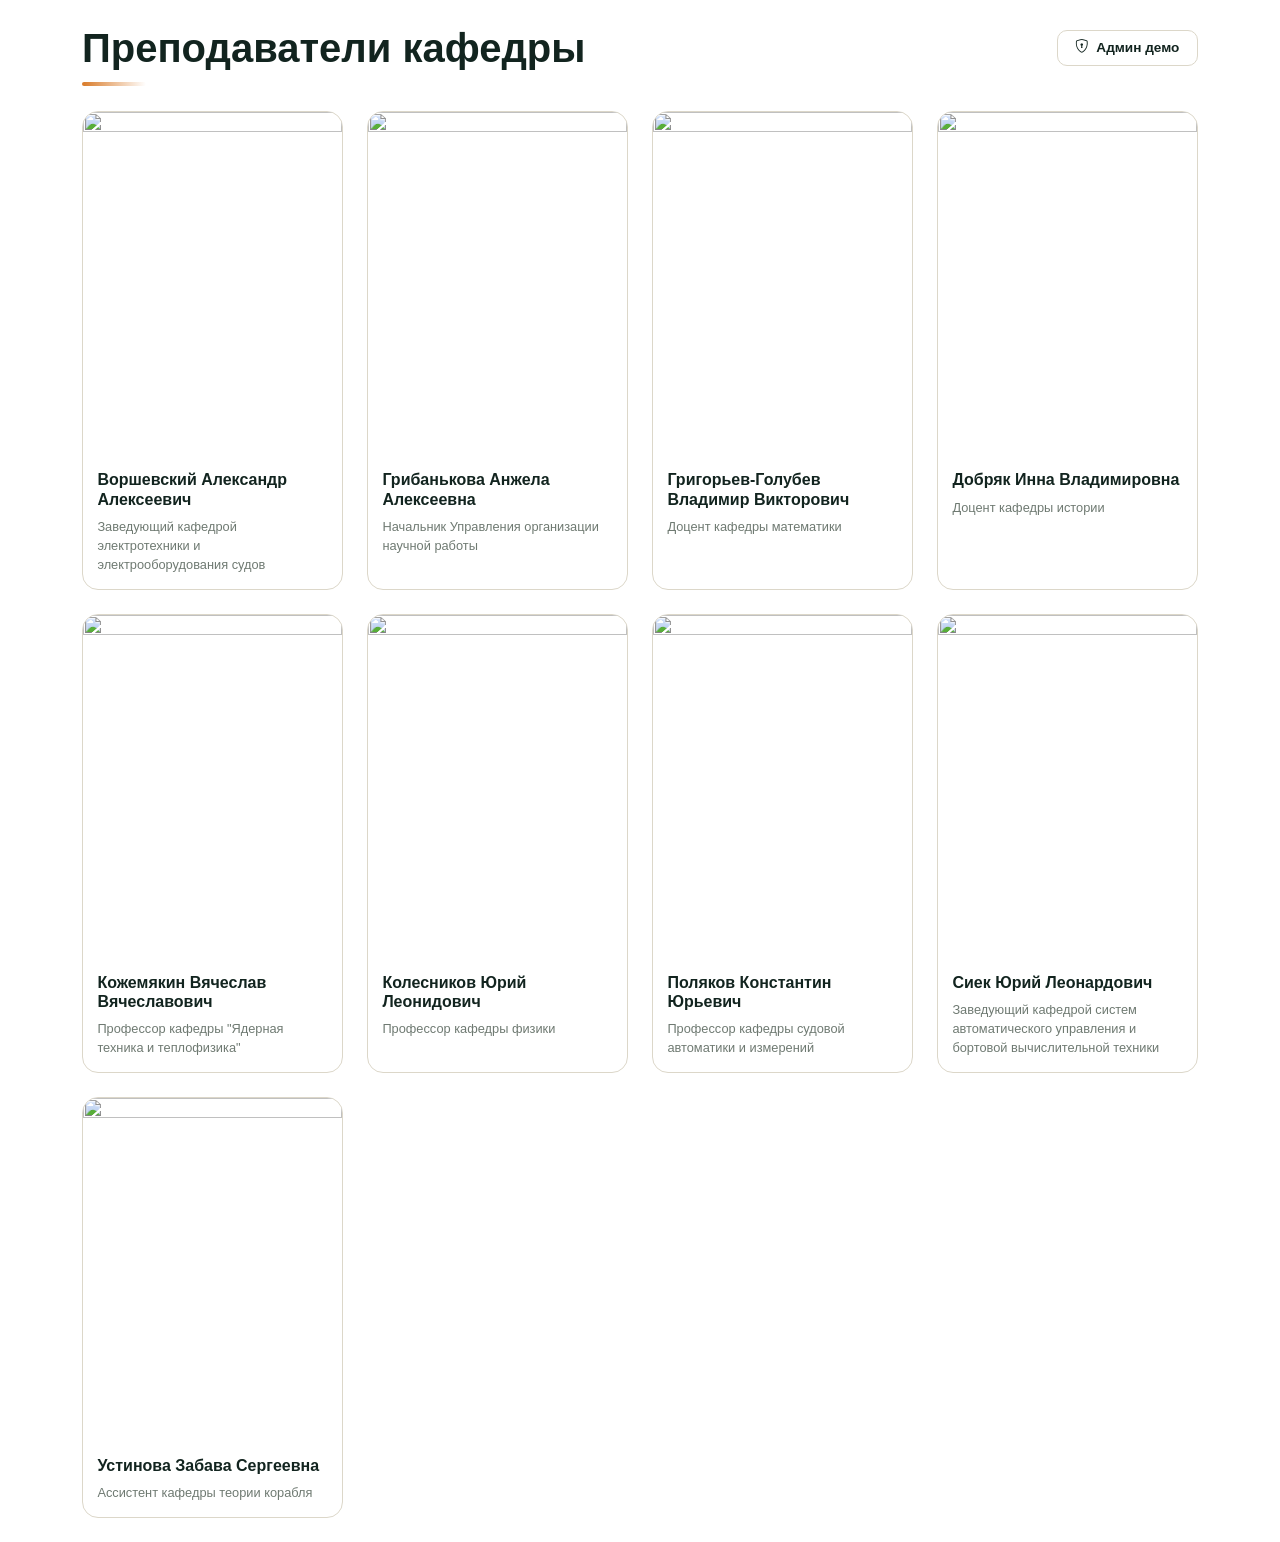
==== commit 24dffc67: "блок Ученое звание и степень в начальном блоке" ====
--- a/index.html
+++ b/index.html
@@ -10,7 +10,7 @@
   <link href="https://cdn.jsdelivr.net/npm/bootstrap@5.3.3/dist/css/bootstrap.min.css" rel="stylesheet">
   <link href="https://cdn.jsdelivr.net/npm/bootstrap-icons@1.11.3/font/bootstrap-icons.min.css" rel="stylesheet">
   <!-- * версия -->
-  <link href="assets/style.css?v=46" rel="stylesheet">
+  <link href="assets/style.css?v=51" rel="stylesheet">
   <link rel="icon" href="data:image/svg+xml,<svg xmlns='http://www.w3.org/2000/svg' viewBox='0 0 100 100'><defs><linearGradient id='g' x1='0' y1='0' x2='1' y2='1'><stop offset='0' stop-color='%2312241f'/><stop offset='1' stop-color='%23d97b29'/></linearGradient></defs><rect width='100' height='100' rx='20' fill='url(%23g)'/><text x='50' y='68' font-size='56' font-family='Arial' font-weight='700' text-anchor='middle' fill='white'>С</text></svg>">
   <script>
     /* Сохранённая схема (или тёмная схема ОС, если выбора не было) — до первой отрисовки */
--- a/assets/style.css
+++ b/assets/style.css
@@ -904,194 +904,253 @@
  }
 
  /* ── Информация для студентов: кнопка в сайдбаре и offcanvas-блок ── */
-.btn-side.si-btn {
-background: var(--amber-soft);
-border-color: var(--amber);
-font-weight: 600;
-}
-.btn-side.si-btn > span {
-flex: 1 1 auto;
-min-width: 0;
-overflow: hidden;
-text-overflow: ellipsis;
-white-space: nowrap;
-}
-.btn-side.si-btn > i {
-color: var(--amber);
-font-size: .95rem;
-flex-shrink: 0;
-}
-.btn-side.si-btn:hover {
-background: var(--amber);
-border-color: var(--amber);
-color: #fff;
-}
-.btn-side.si-btn:hover > i {
-color: #fff;
-transform: none;
-}
-#siPanel {
-background: var(--paper);
-color: var(--ink);
-}
-html[data-theme="dark"] #siPanel .btn-close {
-filter: invert(1) grayscale(1);
-}
-.si-body {
-display: flex;
-flex-direction: column;
-gap: 1.1rem;
-}
-.si-body .si-text {
-padding: 0;
-margin: 0;
-}
-.si-sec {
-display: flex;
-flex-direction: column;
-gap: .45rem;
-}
-.si-sec h6 {
-font-size: .72rem;
-letter-spacing: .18em;
-text-transform: uppercase;
-color: var(--muted);
-font-weight: 700;
-margin: 0;
-}
-.si-file {
-display: flex;
-align-items: center;
-gap: .6rem;
-padding: .55rem .7rem;
-border: 1px solid var(--line);
-border-radius: 10px;
-background: var(--surface);
-color: var(--ink);
-text-decoration: none;
-transition: .2s;
-}
-.si-file:hover {
-border-color: var(--amber);
-color: var(--amber);
-transform: translateX(3px);
-}
-.si-file-ico {
-font-size: 1.1rem;
-flex-shrink: 0;
-}
-.si-file-title {
-flex: 1 1 auto;
-min-width: 0;
-font-size: .85rem;
-font-weight: 500;
-overflow: hidden;
-text-overflow: ellipsis;
-white-space: nowrap;
-}
-.si-imgs {
-display: grid;
-grid-template-columns: 1fr 1fr;
-gap: .6rem;
-}
-.si-img {
-margin: 0;
-min-width: 0;
-}
-.si-img a {
-display: block;
-border: 1px solid var(--line);
-border-radius: 10px;
-overflow: hidden;
-background: var(--surface);
-}
-.si-img img {
-width: 100%;
-aspect-ratio: 4 / 3;
-object-fit: cover;
-display: block;
-}
-.si-img figcaption {
-font-size: .75rem;
-color: var(--muted);
-margin-top: .3rem;
-}
-.si-video-title {
-font-size: .8rem;
-font-weight: 600;
-margin: .2rem 0 .35rem;
-}
-.si-video iframe,
-.si-video video {
-width: 100%;
-aspect-ratio: 16 / 9;
-border: 0;
-border-radius: 10px;
-background: #000;
-display: block;
-}
-
-.si-head {
-min-width: 0;
-}
-.si-updated {
-font-size: .72rem;
-color: var(--muted);
-margin-top: 2px;
-}
-.btn-side.si-btn .si-new {
-flex-shrink: 0;
-font-size: .6rem;
-font-weight: 700;
-text-transform: uppercase;
-letter-spacing: .06em;
-color: #fff;
-background: var(--amber);
-border-radius: 999px;
-padding: 1px 6px;
-margin-left: .35rem;
-}
-
-@media (max-width: 520px) {
-.si-imgs {
-grid-template-columns: 1fr;
-}
-}
-/* Кнопка опроса: янтарный акцент сверху панели */
-.si-poll-btn {
-display: flex;
-align-items: center;
-gap: .6rem;
-padding: .7rem .9rem;
-border: 1px solid var(--amber);
-border-radius: 12px;
-background: var(--amber-soft);
-color: var(--ink);
-font-weight: 600;
-text-decoration: none;
-transition: .25s;
-}
-.si-poll-btn:hover {
-background: var(--amber);
-border-color: var(--amber);
-color: #fff;
-transform: translateY(-2px);
-}
-.si-poll-btn > i:first-child {
-font-size: 1.15rem;
-color: var(--amber);
-}
-.si-poll-btn:hover > i:first-child {
-color: #fff;
-}
-.si-poll-btn > span {
-flex: 1 1 auto;
-min-width: 0;
-}
-.si-poll-btn > i:last-child {
-opacity: .7;
-flex-shrink: 0;
-}
+ .btn-side.si-btn {
+   background: var(--amber-soft);
+   border-color: var(--amber);
+   font-weight: 600;
+ }
+
+ .btn-side.si-btn>span:first-of-type {
+   flex: 1 1 auto;
+   min-width: 0;
+   overflow: hidden;
+   text-overflow: ellipsis;
+   white-space: nowrap;
+ }
+
+ .btn-side.si-btn>i {
+   color: var(--amber);
+   font-size: .95rem;
+   flex-shrink: 0;
+ }
+
+ .btn-side.si-btn:hover {
+   background: var(--amber);
+   border-color: var(--amber);
+   color: #fff;
+ }
+
+ .btn-side.si-btn:hover>i {
+   color: #fff;
+   transform: none;
+ }
+
+ #siPanel {
+   background: var(--paper);
+   color: var(--ink);
+ }
+
+ html[data-theme="dark"] #siPanel .btn-close {
+   filter: invert(1) grayscale(1);
+ }
+
+ .si-body {
+   display: flex;
+   flex-direction: column;
+   gap: 1.1rem;
+ }
+
+ .si-body .si-text {
+   padding: 0;
+   margin: 0;
+ }
+
+ .si-sec {
+   display: flex;
+   flex-direction: column;
+   gap: .45rem;
+ }
+
+ .si-sec h6 {
+   font-size: .72rem;
+   letter-spacing: .18em;
+   text-transform: uppercase;
+   color: var(--muted);
+   font-weight: 700;
+   margin: 0;
+ }
+
+ .si-file {
+   display: flex;
+   align-items: center;
+   gap: .6rem;
+   padding: .55rem .7rem;
+   border: 1px solid var(--line);
+   border-radius: 10px;
+   background: var(--surface);
+   color: var(--ink);
+   text-decoration: none;
+   transition: .2s;
+ }
+
+ .si-file:hover {
+   border-color: var(--amber);
+   color: var(--amber);
+   transform: translateX(3px);
+ }
+
+ .si-file-ico {
+   font-size: 1.1rem;
+   flex-shrink: 0;
+ }
+
+ .si-file-title {
+   flex: 1 1 auto;
+   min-width: 0;
+   font-size: .85rem;
+   font-weight: 500;
+   overflow: hidden;
+   text-overflow: ellipsis;
+   white-space: nowrap;
+ }
+
+ .si-imgs {
+   display: grid;
+   grid-template-columns: 1fr 1fr;
+   gap: .6rem;
+ }
+
+ .si-img {
+   margin: 0;
+   min-width: 0;
+ }
+
+ .si-img a {
+   display: block;
+   border: 1px solid var(--line);
+   border-radius: 10px;
+   overflow: hidden;
+   background: var(--surface);
+ }
+
+ .si-img img {
+   width: 100%;
+   aspect-ratio: 4 / 3;
+   object-fit: cover;
+   display: block;
+ }
+
+ .si-img figcaption {
+   font-size: .75rem;
+   color: var(--muted);
+   margin-top: .3rem;
+ }
+
+ .si-video-title {
+   font-size: .8rem;
+   font-weight: 600;
+   margin: .2rem 0 .35rem;
+ }
+
+ .si-video iframe,
+ .si-video video {
+   width: 100%;
+   aspect-ratio: 16 / 9;
+   border: 0;
+   border-radius: 10px;
+   background: #000;
+   display: block;
+ }
+
+ .si-head {
+   min-width: 0;
+ }
+
+ .si-updated {
+   font-size: .72rem;
+   color: var(--muted);
+   margin-top: 2px;
+ }
+
+ /* Метка «new»: мелкий зелёный текст без пилюли */
+ .btn-side.si-btn span.si-new {
+   flex: 0 0 auto;
+   align-self: center;
+   font-size: .62rem;
+   line-height: 1;
+   font-weight: 700;
+   letter-spacing: .03em;
+   text-transform: none;
+   color: #3f9e63;
+   background: none;
+   border: 0;
+   border-radius: 0;
+   padding: 0;
+   margin: 0 0.3rem 0 .45rem;
+ }
+
+ html[data-theme="dark"] .btn-side.si-btn span.si-new {
+   color: #58c07c;
+ }
+
+ @media (max-width: 520px) {
+   .si-imgs {
+     grid-template-columns: 1fr;
+   }
+ }
+
+ /* Кнопка опроса: янтарный акцент сверху панели */
+ .si-poll-btn {
+   display: flex;
+   align-items: center;
+   gap: .6rem;
+   padding: .7rem .9rem;
+   border: 1px solid var(--amber);
+   border-radius: 12px;
+   background: var(--amber-soft);
+   color: var(--ink);
+   font-weight: 600;
+   text-decoration: none;
+   transition: .25s;
+ }
+
+ .si-poll-btn:hover {
+   background: var(--amber);
+   border-color: var(--amber);
+   color: #fff;
+   transform: translateY(-2px);
+ }
+
+ .si-poll-btn>i:first-child {
+   font-size: 1.15rem;
+   color: var(--amber);
+ }
+
+ .si-poll-btn:hover>i:first-child {
+   color: #fff;
+ }
+
+ .si-poll-btn>span {
+   flex: 1 1 auto;
+   min-width: 0;
+ }
+
+ .si-poll-btn>i:last-child {
+   opacity: .7;
+   flex-shrink: 0;
+ }
+
+ /* ── Опрос: заголовок h1 в масштабе блока + комментарий курсивом ── */
+ .si-poll {
+   display: flex;
+   flex-direction: column;
+   gap: .4rem;
+ }
+
+ .si-poll-title {
+   font-size: 1.45rem;
+   font-weight: 700;
+   color: var(--ink);
+   margin: 0;
+   line-height: 1.2;
+ }
+
+ .si-poll-note {
+   font-style: italic;
+   color: var(--muted);
+   font-size: .85rem;
+   margin: 0 0 .2rem;
+ }
 
  .timeline {
    list-style: none;
@@ -1884,6 +1943,11 @@
  .creds-list li.c4 .creds-ico {
    color: var(--gold);
 
+ }
+
+ /* 5 — учёная степень и звание: академическая шапка, глубокий синий */
+ .creds-list li.c5 .creds-ico {
+   color: var(--teal-light);
  }
 
  @media (max-width: 767.98px) {
@@ -2505,41 +2569,39 @@
    margin-top: 2px;
  }
 
- /* ── Ресурсы: название по содержимому (до 30%), URL забираёт остаток ── */
+ /* ── Ресурсы: название во всю ширину, ссылка строкой ниже ── */
  .mat-line-res {
    display: flex;
-   align-items: baseline;
-   gap: 14px;
+   flex-direction: column;
+   align-items: flex-start;
+   gap: 2px;
  }
 
  .mat-line-res .mat-title {
-   flex: 0 1 auto;
-   max-width: 30%;
+   max-width: 100%;
  }
 
  .mat-url {
-   flex: 1 1 auto;
+   width: 100%;
    min-width: 0;
-   color: var(--muted);
+   color: var(--amber);
    font-size: .8rem;
    overflow: hidden;
    text-overflow: ellipsis;
    white-space: nowrap;
  }
 
- @media (max-width: 520px) {
-   .mat-line-res {
-     flex-wrap: wrap;
-     gap: 2px 0;
-   }
-
-   .mat-line-res .mat-title {
-     max-width: 100%;
-   }
-
-   .mat-url {
-     flex-basis: 100%;
-   }
+ /* Описание ресурса: тем же кеглем и цветом, что ссылка, но курсивом; обрезка после 2 строк */
+ .mat-res-desc {
+   width: 100%;
+   min-width: 0;
+   color: var(--muted);
+   font-size: .8rem;
+   font-style: italic;
+   display: -webkit-box;
+   -webkit-line-clamp: 2;
+   -webkit-box-orient: vertical;
+   overflow: hidden;
  }
 
  /* Правая часть: иконка формата + кнопки */
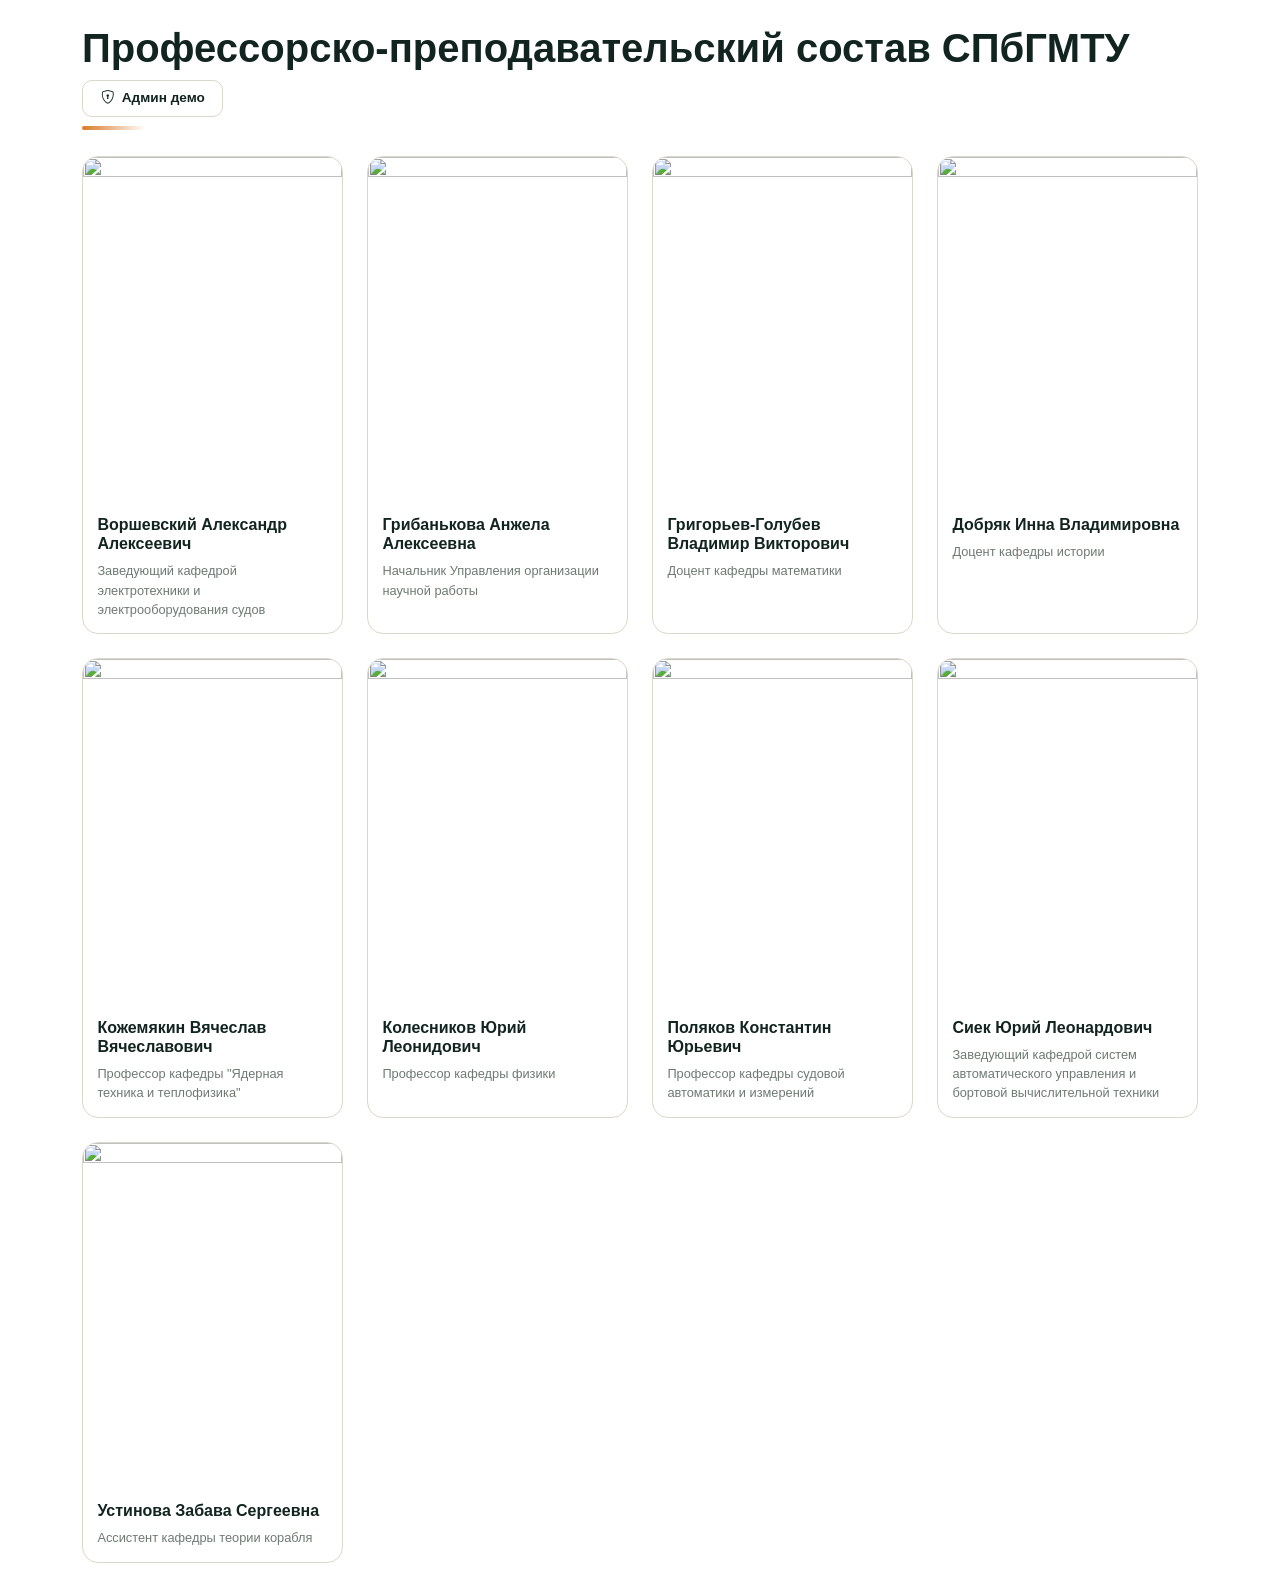
==== commit e886922b: "заголовок гл страницы" ====
--- a/index.html
+++ b/index.html
@@ -10,7 +10,7 @@
   <link href="https://cdn.jsdelivr.net/npm/bootstrap@5.3.3/dist/css/bootstrap.min.css" rel="stylesheet">
   <link href="https://cdn.jsdelivr.net/npm/bootstrap-icons@1.11.3/font/bootstrap-icons.min.css" rel="stylesheet">
   <!-- * версия -->
-  <link href="assets/style.css?v=51" rel="stylesheet">
+  <link href="assets/style.css?v=52" rel="stylesheet">
   <link rel="icon" href="data:image/svg+xml,<svg xmlns='http://www.w3.org/2000/svg' viewBox='0 0 100 100'><defs><linearGradient id='g' x1='0' y1='0' x2='1' y2='1'><stop offset='0' stop-color='%2312241f'/><stop offset='1' stop-color='%23d97b29'/></linearGradient></defs><rect width='100' height='100' rx='20' fill='url(%23g)'/><text x='50' y='68' font-size='56' font-family='Arial' font-weight='700' text-anchor='middle' fill='white'>С</text></svg>">
   <script>
     /* Сохранённая схема (или тёмная схема ОС, если выбора не было) — до первой отрисовки */
@@ -88,7 +88,7 @@
 <body>
   <div class="container-xl py-4">
     <div class="d-flex justify-content-between align-items-center flex-wrap gap-2">
-      <h1 class="sec-title mb-0">Преподаватели кафедры</h1>
+      <h1 class="sec-title mb-0">Профессорско-преподавательский состав СПбГМТУ</h1>
       <a class="btn-admin" href="admin.html" title="Вход в админку: демо-режим без токена">
         <i class="bi bi-shield-lock"></i>Админ демо
       </a>
